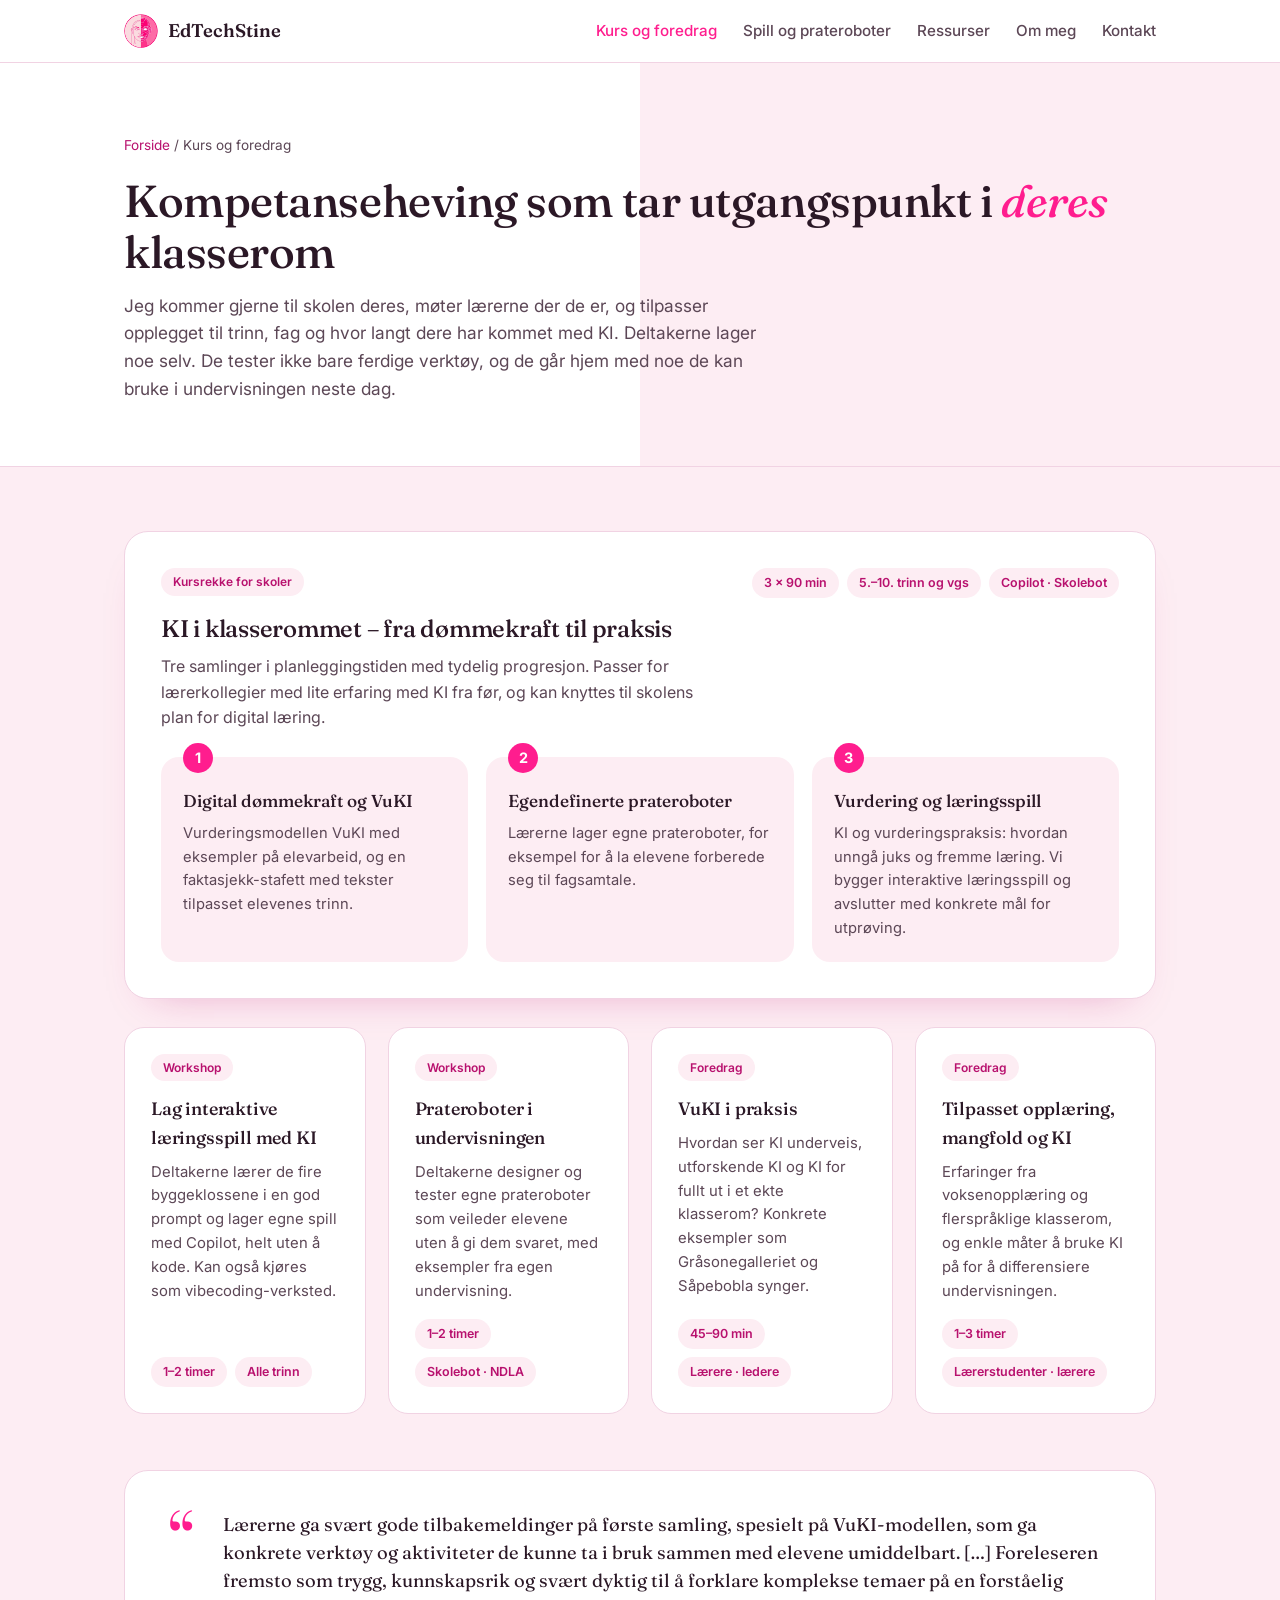
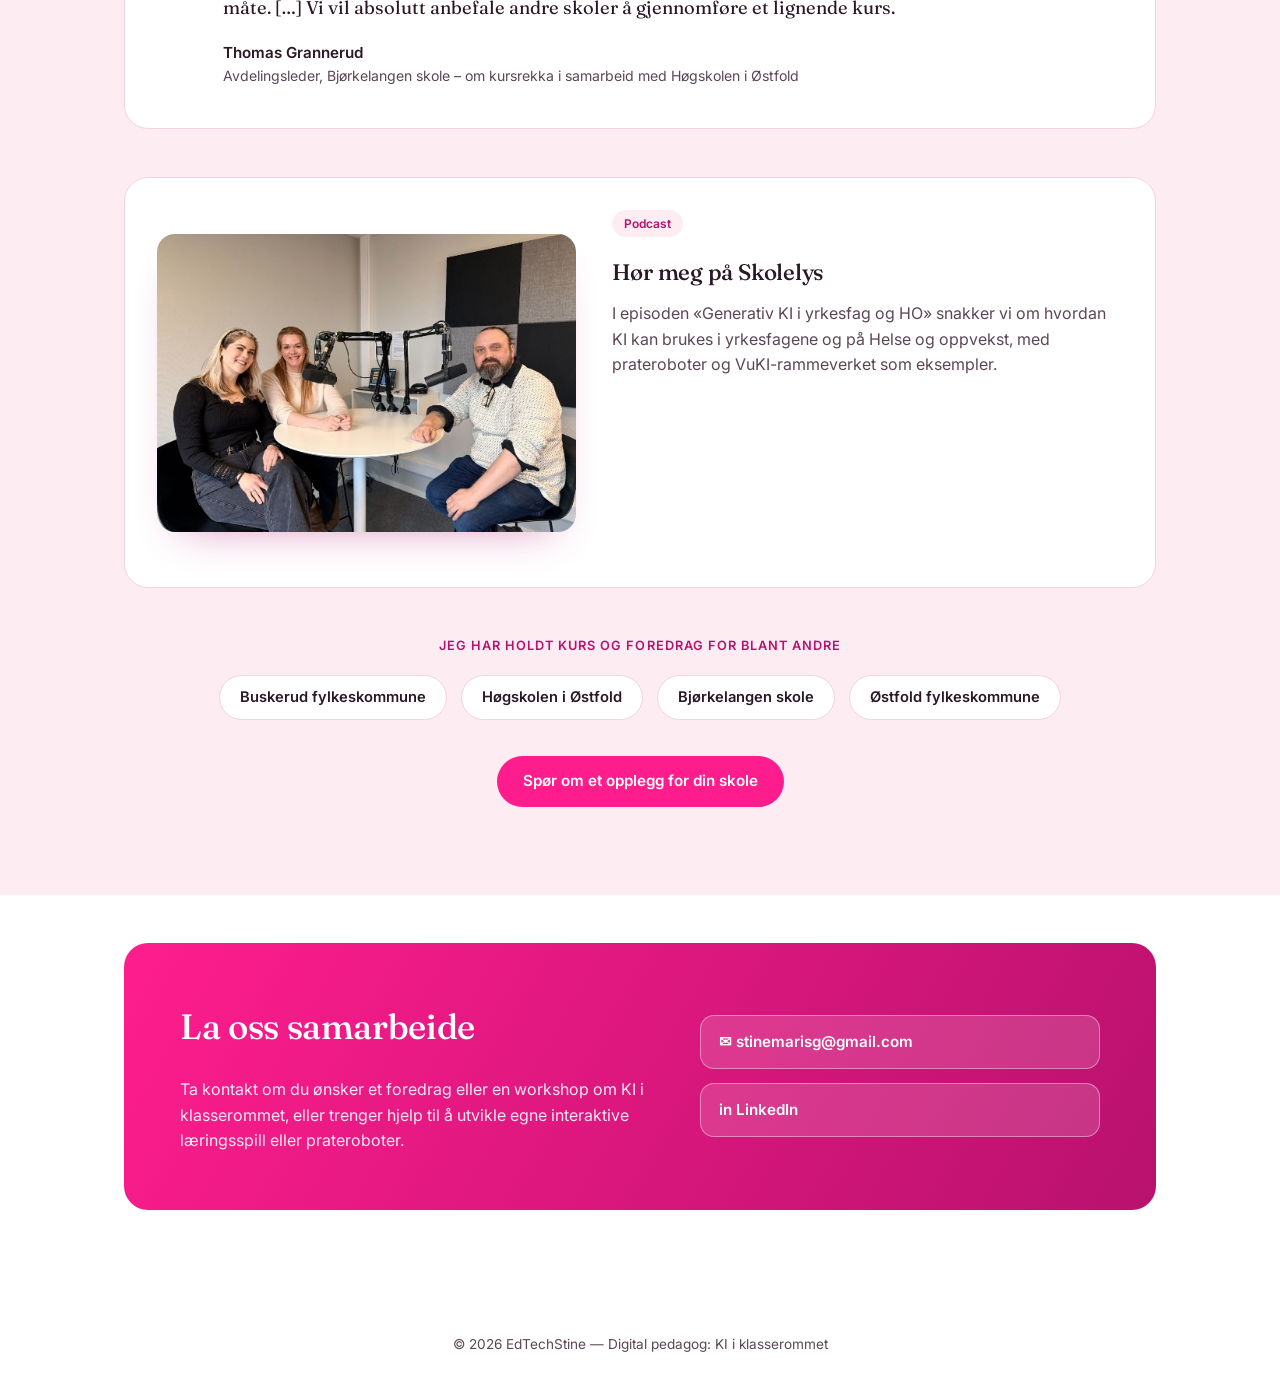
==== kurs/index.html @ 306d2f89 "Add files via upload" ====
<!DOCTYPE html>
<html lang="nb">
<head>
<meta charset="UTF-8">
<meta name="viewport" content="width=device-width, initial-scale=1.0">
<title>Kurs og foredrag – EdTechStine</title>
<meta name="description" content="Kursrekker, workshops og foredrag om KI i klasserommet for lærere, skoler og nettverk.">
<link rel="icon" href="/assets/logo-ikon.png">
<link rel="preconnect" href="https://fonts.googleapis.com">
<link href="https://fonts.googleapis.com/css2?family=Fraunces:ital,opsz,wght@0,9..144,400;0,9..144,500;0,9..144,600;1,9..144,500&family=Inter:wght@400;500;600;700&display=swap" rel="stylesheet">
<link rel="stylesheet" href="/assets/style.css">
</head>
<body>

<header>
  <nav class="wrap">
    <a class="brand" href="/"><img src="/assets/logo-ikon.png" alt="EdTechStine logo"> EdTechStine</a>
    <ul>
      <li><a href="/kurs/" class="active">Kurs og foredrag</a></li>
      <li><a href="/spill/">Spill og prateroboter</a></li>
      <li><a href="/ressurser/">Ressurser</a></li>
      <li><a href="/om/">Om meg</a></li>
      <li><a href="#kontakt">Kontakt</a></li>
    </ul>
  </nav>
</header>

<section class="page-hero">
  <div class="wrap">
    <div class="crumb"><a href="/">Forside</a> / Kurs og foredrag</div>
    <h1>Kompetanseheving som tar utgangspunkt i <em>deres</em> klasserom</h1>
    <p>Jeg kommer gjerne til skolen deres, møter lærerne der de er, og tilpasser opplegget til trinn, fag og hvor langt dere har kommet med KI. Deltakerne lager noe selv. De tester ikke bare ferdige verktøy, og de går hjem med noe de kan bruke i undervisningen neste dag.</p>
  </div>
</section>

<section id="kurs" class="alt" style="padding-top:64px">
  <div class="wrap">

    <div class="series-card">
      <div class="series-head">
        <div>
          <span class="demo-tag">Kursrekke for skoler</span>
          <h3>KI i klasserommet – fra dømmekraft til praksis</h3>
          <p>Tre samlinger i planleggingstiden med tydelig progresjon. Passer for lærerkollegier med lite erfaring med KI fra før, og kan knyttes til skolens plan for digital læring.</p>
        </div>
        <div class="meta"><span>3 × 90 min</span><span>5.–10. trinn og vgs</span><span>Copilot · Skolebot</span></div>
      </div>
      <div class="steps">
        <div class="step">
          <h4>Digital dømmekraft og VuKI</h4>
          <p>Vurderingsmodellen VuKI med eksempler på elevarbeid, og en faktasjekk-stafett med tekster tilpasset elevenes trinn.</p>
        </div>
        <div class="step">
          <h4>Egendefinerte prateroboter</h4>
          <p>Lærerne lager egne prateroboter, for eksempel for å la elevene forberede seg til fagsamtale.</p>
        </div>
        <div class="step">
          <h4>Vurdering og læringsspill</h4>
          <p>KI og vurderingspraksis: hvordan unngå juks og fremme læring. Vi bygger interaktive læringsspill og avslutter med konkrete mål for utprøving.</p>
        </div>
      </div>
    </div>

    <div class="offer-grid">
      <div class="offer">
        <span class="demo-tag" style="align-self:flex-start">Workshop</span>
        <h3>Lag interaktive læringsspill med KI</h3>
        <p>Deltakerne lærer de fire byggeklossene i en god prompt og lager egne spill med Copilot, helt uten å kode. Kan også kjøres som vibecoding-verksted.</p>
        <div class="meta"><span>1–2 timer</span><span>Alle trinn</span></div>
      </div>
      <div class="offer">
        <span class="demo-tag" style="align-self:flex-start">Workshop</span>
        <h3>Prateroboter i undervisningen</h3>
        <p>Deltakerne designer og tester egne prateroboter som veileder elevene uten å gi dem svaret, med eksempler fra egen undervisning.</p>
        <div class="meta"><span>1–2 timer</span><span>Skolebot · NDLA</span></div>
      </div>
      <div class="offer">
        <span class="demo-tag" style="align-self:flex-start">Foredrag</span>
        <h3>VuKI i praksis</h3>
        <p>Hvordan ser KI underveis, utforskende KI og KI for fullt ut i et ekte klasserom? Konkrete eksempler som Gråsonegalleriet og Såpebobla synger.</p>
        <div class="meta"><span>45–90 min</span><span>Lærere · ledere</span></div>
      </div>
      <div class="offer">
        <span class="demo-tag" style="align-self:flex-start">Foredrag</span>
        <h3>Tilpasset opplæring, mangfold og KI</h3>
        <p>Erfaringer fra voksenopplæring og flerspråklige klasserom, og enkle måter å bruke KI på for å differensiere undervisningen.</p>
        <div class="meta"><span>1–3 timer</span><span>Lærerstudenter · lærere</span></div>
      </div>
    </div>

    <div class="quote">
      <div class="quote-mark">“</div>
      <div>
        <blockquote>Lærerne ga svært gode tilbakemeldinger på første samling, spesielt på VuKI-modellen, som ga konkrete verktøy og aktiviteter de kunne ta i bruk sammen med elevene umiddelbart. […] Foreleseren fremsto som trygg, kunnskapsrik og svært dyktig til å forklare komplekse temaer på en forståelig måte. […] Vi vil absolutt anbefale andre skoler å gjennomføre et lignende kurs.</blockquote>
        <cite>Thomas Grannerud<span>Avdelingsleder, Bjørkelangen skole – om kursrekka i samarbeid med Høgskolen i Østfold</span></cite>
      </div>
    </div>

    <div class="podcast">
      <figure>
        <img src="/skolelys.jpg" alt="Stine i podcaststudioet til Skolelys sammen med to andre ved et bord med mikrofoner" loading="lazy">
      </figure>
      <div>
        <span class="demo-tag">Podcast</span>
        <h3>Hør meg på Skolelys</h3>
        <p>I episoden «Generativ KI i yrkesfag og HO» snakker vi om hvordan KI kan brukes i yrkesfagene og på Helse og oppvekst, med prateroboter og VuKI-rammeverket som eksempler.</p>
        <iframe src="https://open.spotify.com/embed/episode/6iId2uNDBYIRIMnZPlWPUO?utm_source=generator" allow="autoplay; clipboard-write; encrypted-media; fullscreen; picture-in-picture" loading="lazy" title="Skolelys: Generativ KI i yrkesfag og HO"></iframe>
      </div>
    </div>

    <div class="clients">
      <span class="kicker">Jeg har holdt kurs og foredrag for blant andre</span>
      <div class="client-row">
        <span>Buskerud fylkeskommune</span>
        <span>Høgskolen i Østfold</span>
        <span>Bjørkelangen skole</span>
        <span>Østfold fylkeskommune</span>
      </div>
      <a href="#kontakt" class="btn btn-primary">Spør om et opplegg for din skole</a>
    </div>
  </div>
</section>

<section id="kontakt">
  <div class="wrap">
    <div class="contact-box">
      <div>
        <h2>La oss samarbeide</h2>
        <p>Ta kontakt om du ønsker et foredrag eller en workshop om KI i klasserommet, eller trenger hjelp til å utvikle egne interaktive læringsspill eller prateroboter.</p>
      </div>
      <div class="contact-links">
        <a href="mailto:stinemarisg@gmail.com">✉ stinemarisg@gmail.com</a>
        <a href="https://www.linkedin.com/in/stine-mari-s%C3%A6grov-1a8908323/" target="_blank" rel="noopener">in LinkedIn</a>
      </div>
    </div>
  </div>
</section>

<footer>
  <div class="wrap">© 2026 EdTechStine — Digital pedagog: KI i klasserommet</div>
</footer>

</body>
</html>
---- assets/style.css ----
:root{
    --blush:#FDEDF3;
    --white:#FFFFFF;
    --hotpink:#FF1D8E;
    --magenta:#B8116E;
    --ink:#2B1826;
    --ink-soft:#5C4756;
    --softpink:#F6CFE2;
    --line:#F1D3E3;
  }
  *{box-sizing:border-box;margin:0;padding:0;}
  html{scroll-behavior:smooth;}
  body{
    font-family:'Inter',sans-serif;
    color:var(--ink);
    background:var(--white);
    line-height:1.6;
  }
  h1,h2,h3,.display{
    font-family:'Fraunces',serif;
    font-weight:500;
    letter-spacing:-0.01em;
  }
  a{color:inherit;}
  img{max-width:100%;display:block;}
  .wrap{max-width:1080px;margin:0 auto;padding:0 24px;}

  /* NAV */
  header{
    position:sticky;top:0;z-index:50;
    background:rgba(255,255,255,0.9);
    backdrop-filter:blur(8px);
    border-bottom:1px solid var(--line);
  }
  nav.wrap{
    display:flex;align-items:center;justify-content:space-between;
    padding-top:14px;padding-bottom:14px;
  }
  .brand{display:flex;align-items:center;gap:10px;font-family:'Fraunces',serif;font-weight:600;font-size:1.15rem;}
  .brand img{width:34px;height:34px;border-radius:50%;}
  nav ul{list-style:none;display:flex;gap:26px;font-size:0.95rem;font-weight:500;}
  .brand{text-decoration:none;color:var(--ink);}
  nav a.active{color:var(--hotpink);}
  nav a{text-decoration:none;color:var(--ink-soft);transition:color .2s;}
  nav a:hover{color:var(--hotpink);}
  .nav-toggle{display:none;background:none;border:none;font-size:1.5rem;cursor:pointer;color:var(--magenta);}

  /* HERO — split motif from the logo */
  .hero{
    position:relative;overflow:hidden;
    background:linear-gradient(90deg, var(--white) 0%, var(--white) 50%, var(--blush) 50%, var(--blush) 100%);
  }
  .hero-grid{
    display:grid;grid-template-columns:1.1fr 0.9fr;align-items:center;gap:40px;
    padding:88px 24px 96px;max-width:1080px;margin:0 auto;
  }
  .eyebrow{
    display:inline-block;font-size:0.8rem;font-weight:600;letter-spacing:0.08em;
    text-transform:uppercase;color:var(--hotpink);margin-bottom:16px;
  }
  .hero h1{font-size:clamp(2.1rem,4.2vw,3.1rem);line-height:1.12;margin-bottom:20px;}
  .hero h1 em{font-style:italic;color:var(--hotpink);}
  .hero p.lede{font-size:1.1rem;color:var(--ink-soft);max-width:46ch;margin-bottom:32px;}
  .btn-row{display:flex;gap:14px;flex-wrap:wrap;}
  .btn{
    display:inline-block;padding:13px 26px;border-radius:100px;font-weight:600;
    font-size:0.95rem;text-decoration:none;transition:transform .15s, box-shadow .15s;
  }
  .btn-primary{background:var(--hotpink);color:var(--white);}
  .btn-primary:hover{transform:translateY(-2px);box-shadow:0 10px 24px -8px rgba(255,29,142,0.55);}
  .btn-ghost{border:1.5px solid var(--softpink);color:var(--magenta);}
  .btn-ghost:hover{border-color:var(--hotpink);}
  .hero-portrait{
    border-radius:50%;overflow:hidden;background:var(--blush);
    aspect-ratio:1/1;display:flex;align-items:center;justify-content:center;
    box-shadow:0 30px 60px -20px rgba(184,17,110,0.35);
  }
  .hero-portrait img{width:100%;height:100%;object-fit:contain;}

  section{padding:88px 0;}
  .alt{background:var(--blush);}
  .kicker{font-size:0.8rem;font-weight:600;letter-spacing:0.08em;text-transform:uppercase;color:var(--magenta);margin-bottom:12px;}
  h2{font-size:clamp(1.6rem,3vw,2.2rem);margin-bottom:22px;}

  /* OM MEG */
  .about-grid{display:grid;grid-template-columns:1fr 1fr;gap:56px;align-items:start;}
  .about-grid p{color:var(--ink-soft);margin-bottom:16px;}
  .pillars{display:flex;flex-direction:column;gap:20px;}
  .pillar{
    background:var(--white);border:1px solid var(--line);border-radius:16px;
    padding:20px 22px;border-left:4px solid var(--hotpink);
  }
  .pillar h3{font-size:1.05rem;margin-bottom:6px;}
  .pillar p{color:var(--ink-soft);font-size:0.95rem;margin:0;}

  /* DEMOER */
  .demo-grid{display:grid;grid-template-columns:repeat(auto-fit,minmax(260px,1fr));gap:24px;}
  .demo-card{
    background:var(--white);border-radius:20px;padding:28px;
    border:1px solid var(--line);
    position:relative;overflow:hidden;
    transition:transform .2s, box-shadow .2s;
  }
  .demo-card::before{
    content:"";position:absolute;top:0;left:0;bottom:0;width:6px;
    background:linear-gradient(180deg,var(--hotpink),var(--softpink));
  }
  .demo-card:hover{transform:translateY(-4px);box-shadow:0 20px 40px -20px rgba(184,17,110,0.35);}
  .demo-tag{display:inline-block;font-size:0.75rem;font-weight:600;color:var(--magenta);background:var(--blush);padding:4px 12px;border-radius:100px;margin-bottom:14px;}
  .demo-card h3{font-size:1.15rem;margin-bottom:8px;}
  .demo-card p{color:var(--ink-soft);font-size:0.93rem;margin-bottom:18px;}
  .demo-card a{font-weight:600;color:var(--hotpink);text-decoration:none;font-size:0.92rem;}
  .demo-card a:hover{text-decoration:underline;}

  /* CHAT-DEMO */
  .demo-card.chat-card{grid-column:span 2;}
  @media (max-width:700px){.demo-card.chat-card{grid-column:span 1;}}
  .chat-window{
    background:var(--blush);border-radius:14px;padding:16px;
    height:230px;overflow-y:auto;display:flex;flex-direction:column;gap:10px;
    margin-bottom:14px;scroll-behavior:smooth;
  }
  .msg{max-width:80%;padding:9px 14px;border-radius:16px;font-size:0.87rem;line-height:1.45;opacity:0;animation:msgIn .35s ease forwards;}
  @keyframes msgIn{from{opacity:0;transform:translateY(6px);}to{opacity:1;transform:translateY(0);}}
  .msg.bot{align-self:flex-start;background:var(--white);border:1px solid var(--line);border-bottom-left-radius:4px;}
  .msg.user{align-self:flex-end;background:var(--hotpink);color:var(--white);border-bottom-right-radius:4px;}
  .typing{align-self:flex-start;display:flex;gap:4px;padding:10px 14px;background:var(--white);border:1px solid var(--line);border-radius:16px;border-bottom-left-radius:4px;opacity:0;animation:msgIn .3s ease forwards;}
  .typing span{width:6px;height:6px;border-radius:50%;background:var(--softpink);animation:blink 1.1s infinite ease-in-out;}
  .typing span:nth-child(2){animation-delay:.15s;}
  .typing span:nth-child(3){animation-delay:.3s;}
  @keyframes blink{0%,80%,100%{opacity:.3;}40%{opacity:1;}}
  .chat-replay{
    display:inline-flex;align-items:center;gap:8px;background:var(--white);
    border:1.5px solid var(--softpink);color:var(--magenta);font-weight:600;
    font-size:0.88rem;padding:9px 18px;border-radius:100px;cursor:pointer;transition:border-color .2s;
  }
  .chat-replay:hover{border-color:var(--hotpink);}

  /* SPILL-DEMO (iframe) */
  .game-frame-wrap{
    border-radius:14px;overflow:hidden;border:1px solid var(--line);
    margin-bottom:14px;background:var(--blush);
  }
  .game-frame-wrap iframe{width:100%;height:340px;border:none;display:block;}
  .game-links{display:flex;gap:12px;align-items:center;flex-wrap:wrap;}

  /* RESSURSER */
  .res-list{list-style:none;display:flex;flex-direction:column;}
  .res-list li{
    display:flex;justify-content:space-between;align-items:center;gap:16px;
    padding:20px 0;border-bottom:1px solid var(--line);
  }
  .res-list li:first-child{border-top:1px solid var(--line);}
  .res-list .res-name{font-weight:600;font-size:1.02rem;}
  .res-list .res-desc{color:var(--ink-soft);font-size:0.9rem;margin-top:4px;}
  .res-list a.res-link{white-space:nowrap;font-weight:600;color:var(--magenta);text-decoration:none;font-size:0.9rem;}
  .res-list a.res-link:hover{color:var(--hotpink);}

  /* KONTAKT */
  .contact-box{
    background:linear-gradient(120deg,var(--hotpink),var(--magenta));
    border-radius:24px;padding:56px;color:var(--white);
    display:grid;grid-template-columns:1.2fr 1fr;gap:40px;align-items:center;
  }
  .contact-box h2{color:var(--white);}
  .contact-box p{color:rgba(255,255,255,0.9);margin-bottom:0;}
  .contact-links{display:flex;flex-direction:column;gap:14px;}
  .contact-links a{
    background:rgba(255,255,255,0.15);border:1px solid rgba(255,255,255,0.4);
    border-radius:14px;padding:14px 18px;text-decoration:none;color:var(--white);
    font-weight:600;font-size:0.95rem;transition:background .2s;
  }
  .contact-links a:hover{background:rgba(255,255,255,0.28);}


  /* KURS OG FOREDRAG */
  .kurs-intro{color:var(--ink-soft);max-width:62ch;margin-bottom:40px;font-size:1.05rem;}
  .series-card{
    background:var(--white);border-radius:24px;padding:36px;border:1px solid var(--line);
    margin-bottom:28px;box-shadow:0 20px 40px -28px rgba(184,17,110,0.35);
  }
  .series-head{display:flex;justify-content:space-between;align-items:flex-start;gap:20px;flex-wrap:wrap;margin-bottom:26px;}
  .series-head h3{font-size:1.5rem;margin-bottom:6px;}
  .series-head p{color:var(--ink-soft);max-width:56ch;}
  .meta{display:flex;gap:8px;flex-wrap:wrap;}
  .meta span{font-size:0.78rem;font-weight:600;color:var(--magenta);background:var(--blush);padding:5px 12px;border-radius:100px;white-space:nowrap;}
  .steps{display:grid;grid-template-columns:repeat(3,1fr);gap:18px;counter-reset:step;}
  .step{position:relative;background:var(--blush);border-radius:18px;padding:24px 22px 22px;}
  .step::before{
    counter-increment:step;content:counter(step);
    position:absolute;top:-14px;left:22px;width:30px;height:30px;border-radius:50%;
    background:var(--hotpink);color:var(--white);font-weight:700;font-size:0.9rem;
    display:flex;align-items:center;justify-content:center;
  }
  .step h4{font-family:'Fraunces',serif;font-weight:500;font-size:1.08rem;margin:6px 0 8px;}
  .step p{color:var(--ink-soft);font-size:0.92rem;}
  .offer-grid{display:grid;grid-template-columns:repeat(auto-fit,minmax(240px,1fr));gap:22px;margin-bottom:56px;}
  .offer{background:var(--white);border:1px solid var(--line);border-radius:20px;padding:26px;display:flex;flex-direction:column;}
  .offer h3{font-size:1.12rem;margin-bottom:8px;}
  .offer p{color:var(--ink-soft);font-size:0.93rem;margin-bottom:16px;flex:1;}
  .offer .meta span{background:var(--blush);}
  .quote{
    position:relative;display:grid;grid-template-columns:auto 1fr;gap:28px;align-items:start;
    background:var(--white);border-radius:24px;padding:40px 44px;margin-bottom:48px;
    border:1px solid var(--line);
  }
  .quote-mark{font-family:'Fraunces',serif;font-size:5rem;line-height:0.8;color:var(--hotpink);}
  .quote blockquote{font-family:'Fraunces',serif;font-size:1.15rem;line-height:1.5;margin-bottom:18px;}
  .quote cite{font-style:normal;font-weight:600;font-size:0.95rem;}
  .quote cite span{display:block;font-weight:400;color:var(--ink-soft);font-size:0.88rem;}
  .placeholder{background:#FFF6D6;border:1.5px dashed #E8B931;border-radius:8px;padding:2px 8px;}
  .clients{text-align:center;}
  .clients .kicker{display:block;margin-bottom:18px;}
  .client-row{display:flex;justify-content:center;flex-wrap:wrap;gap:12px 14px;margin-bottom:36px;}
  .client-row span{background:var(--white);border:1px solid var(--line);border-radius:100px;padding:10px 20px;font-weight:600;font-size:0.92rem;color:var(--ink);}
  @media (max-width:820px){
    .steps{grid-template-columns:1fr;gap:28px;}
    .series-card{padding:28px 22px;}
    .quote{grid-template-columns:1fr;padding:30px 24px;gap:6px;}
  }


  .podcast{display:grid;grid-template-columns:0.9fr 1.1fr;gap:36px;align-items:center;background:var(--white);border:1px solid var(--line);border-radius:24px;padding:32px;margin-bottom:48px;}
  .podcast figure{margin:0;}
  .podcast img{width:100%;border-radius:18px;box-shadow:0 20px 40px -24px rgba(184,17,110,0.45);}
  .podcast h3{font-size:1.4rem;margin:4px 0 10px;}
  .podcast p{color:var(--ink-soft);margin-bottom:18px;}
  .podcast iframe{width:100%;height:152px;border:0;border-radius:12px;}
  @media (max-width:820px){.podcast{grid-template-columns:1fr;padding:22px;gap:20px;}}

  footer{padding:36px 0;text-align:center;color:var(--ink-soft);font-size:0.85rem;}

  @media (max-width:820px){
    nav.wrap{flex-wrap:wrap;gap:10px;}
    nav ul{gap:16px;flex-wrap:wrap;font-size:0.88rem;width:100%;}
    .hero-grid{grid-template-columns:1fr;padding-top:56px;}
    .hero-portrait{max-width:260px;margin:0 auto;order:-1;}
    .about-grid{grid-template-columns:1fr;}
    .contact-box{grid-template-columns:1fr;padding:36px 24px;text-align:left;}
  }

  /* SIDEHODE PÅ UNDERSIDER */
  .page-hero{background:linear-gradient(90deg,var(--white) 0%,var(--white) 50%,var(--blush) 50%,var(--blush) 100%);padding:72px 0 64px;border-bottom:1px solid var(--line);}
  .page-hero h1{font-size:clamp(2rem,4vw,2.8rem);line-height:1.15;margin-bottom:14px;}
  .page-hero h1 em{font-style:italic;color:var(--hotpink);}
  .page-hero p{color:var(--ink-soft);font-size:1.08rem;max-width:58ch;}
  .crumb{font-size:0.85rem;margin-bottom:18px;color:var(--ink-soft);}
  .crumb a{color:var(--magenta);text-decoration:none;}

  /* DØRÅPNERE PÅ FORSIDEN */
  .portal-grid{display:grid;grid-template-columns:repeat(2,1fr);gap:24px;}
  .portal{
    position:relative;display:flex;flex-direction:column;gap:10px;
    background:var(--white);border:1px solid var(--line);border-radius:24px;
    padding:34px 32px 30px;text-decoration:none;color:var(--ink);overflow:hidden;
    transition:transform .2s, box-shadow .2s, border-color .2s;
  }
  .portal::after{
    content:"";position:absolute;right:-60px;top:-60px;width:160px;height:160px;border-radius:50%;
    background:linear-gradient(90deg,var(--blush) 50%,var(--softpink) 50%);opacity:.7;transition:transform .3s;
  }
  .portal:hover{transform:translateY(-4px);border-color:var(--softpink);box-shadow:0 24px 44px -24px rgba(184,17,110,0.4);}
  .portal:hover::after{transform:scale(1.15);}
  .portal .num{font-family:'Fraunces',serif;font-size:0.95rem;color:var(--hotpink);font-weight:600;position:relative;z-index:1;}
  .portal h3{font-size:1.55rem;position:relative;z-index:1;}
  .portal p{color:var(--ink-soft);font-size:0.97rem;flex:1;position:relative;z-index:1;}
  .portal .go{font-weight:600;color:var(--magenta);font-size:0.95rem;margin-top:8px;}
  .portal:hover .go{color:var(--hotpink);}
  .portal.featured{background:linear-gradient(120deg,var(--hotpink),var(--magenta));color:var(--white);border:none;}
  .portal.featured p,.portal.featured .go,.portal.featured .num{color:rgba(255,255,255,0.92);}
  .portal.featured::after{background:rgba(255,255,255,0.14);opacity:1;}
  .front-quote{padding-top:0;}
  @media (max-width:820px){.portal-grid{grid-template-columns:1fr;}}
  #kontakt{padding-top:48px;}
  .front-quote{padding-bottom:0;}
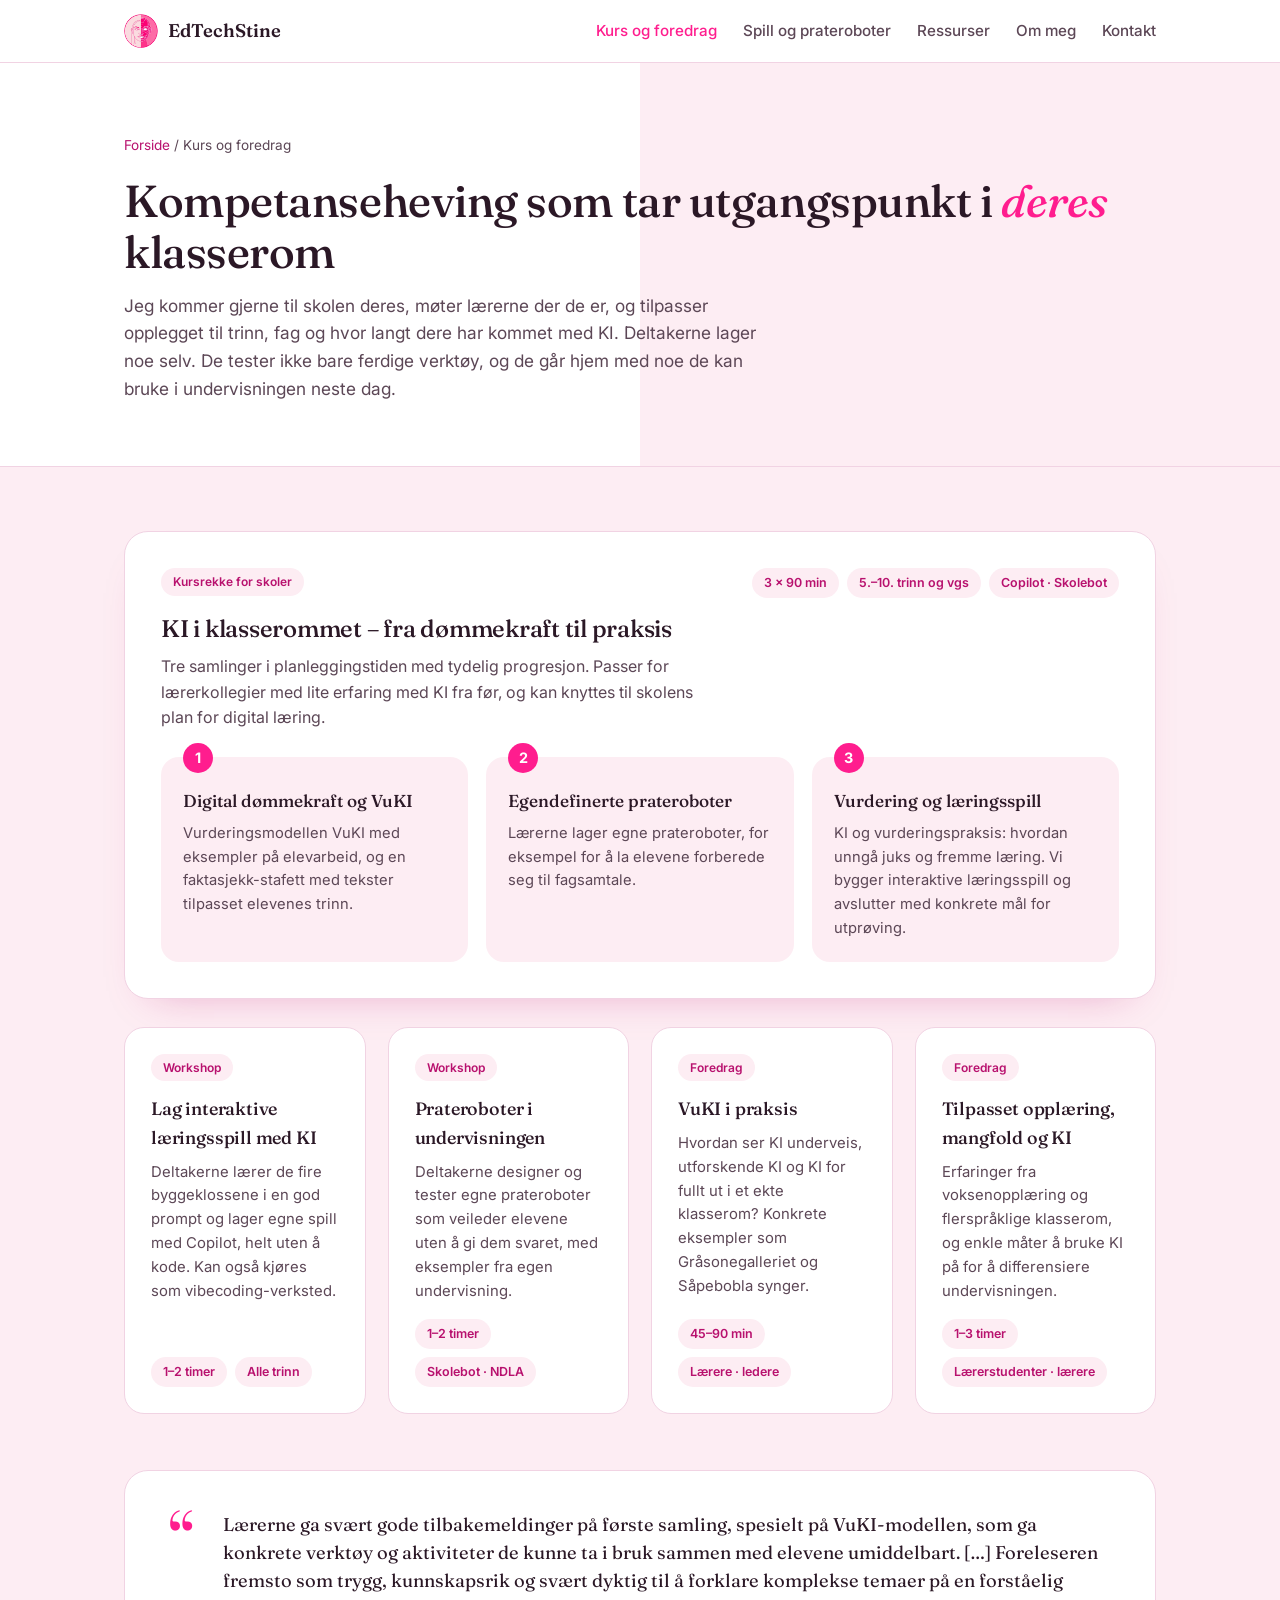
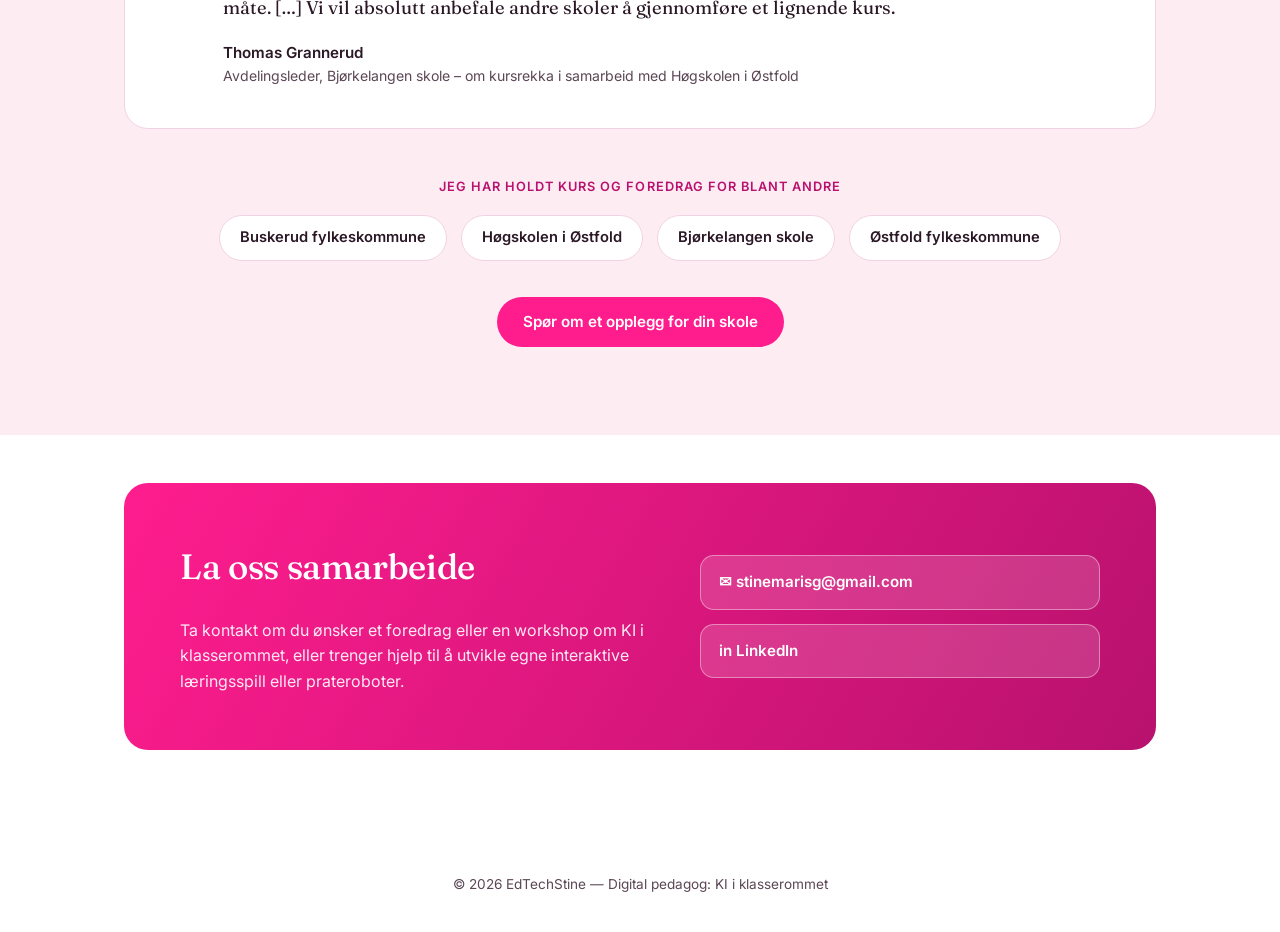
==== commit 4b4f72b4: "Add files via upload" ====
--- a/kurs/index.html
+++ b/kurs/index.html
@@ -96,18 +96,6 @@
       </div>
     </div>
 
-    <div class="podcast">
-      <figure>
-        <img src="/skolelys.jpg" alt="Stine i podcaststudioet til Skolelys sammen med to andre ved et bord med mikrofoner" loading="lazy">
-      </figure>
-      <div>
-        <span class="demo-tag">Podcast</span>
-        <h3>Hør meg på Skolelys</h3>
-        <p>I episoden «Generativ KI i yrkesfag og HO» snakker vi om hvordan KI kan brukes i yrkesfagene og på Helse og oppvekst, med prateroboter og VuKI-rammeverket som eksempler.</p>
-        <iframe src="https://open.spotify.com/embed/episode/6iId2uNDBYIRIMnZPlWPUO?utm_source=generator" allow="autoplay; clipboard-write; encrypted-media; fullscreen; picture-in-picture" loading="lazy" title="Skolelys: Generativ KI i yrkesfag og HO"></iframe>
-      </div>
-    </div>
-
     <div class="clients">
       <span class="kicker">Jeg har holdt kurs og foredrag for blant andre</span>
       <div class="client-row">
--- a/assets/style.css
+++ b/assets/style.css
@@ -273,3 +273,30 @@
   @media (max-width:820px){.portal-grid{grid-template-columns:1fr;}}
   #kontakt{padding-top:48px;}
   .front-quote{padding-bottom:0;}
+
+  /* SPILLBIBLIOTEK */
+  .game-grid{display:grid;grid-template-columns:repeat(2,1fr);gap:26px;margin-bottom:40px;}
+  .game{background:var(--white);border:1px solid var(--line);border-radius:22px;overflow:hidden;display:flex;flex-direction:column;transition:transform .2s, box-shadow .2s;}
+  .game:hover{transform:translateY(-4px);box-shadow:0 24px 44px -24px rgba(184,17,110,0.4);}
+  .game-thumb{display:block;aspect-ratio:16/10;overflow:hidden;border-bottom:1px solid var(--line);background:var(--blush);}
+  .game-thumb img{width:100%;height:100%;object-fit:cover;object-position:top;transition:transform .4s;}
+  .game:hover .game-thumb img{transform:scale(1.03);}
+  .game-body{padding:24px 26px 26px;display:flex;flex-direction:column;flex:1;}
+  .game-body .demo-tag{align-self:flex-start;}
+  .game-body h3{font-size:1.3rem;margin-bottom:8px;}
+  .game-body p{color:var(--ink-soft);font-size:0.95rem;margin-bottom:16px;flex:1;}
+  .game-body .meta{margin-bottom:20px;}
+  .game-btn{align-self:flex-start;padding:11px 22px;}
+  .maker-box{display:flex;justify-content:space-between;align-items:center;gap:24px;flex-wrap:wrap;background:var(--white);border:1.5px dashed var(--softpink);border-radius:22px;padding:28px 32px;}
+  .maker-box h3{font-size:1.25rem;margin-bottom:6px;}
+  .maker-box p{color:var(--ink-soft);max-width:56ch;}
+  @media (max-width:820px){.game-grid{grid-template-columns:1fr;}}
+  #podcast .podcast{margin-bottom:0;}
+
+  /* PORTRETT PÅ OM MEG */
+  .page-hero.with-photo .wrap{display:grid;grid-template-columns:1fr 280px;gap:48px;align-items:center;}
+  .portrett{width:280px;height:280px;border-radius:50%;object-fit:cover;border:6px solid var(--white);box-shadow:0 30px 60px -24px rgba(184,17,110,0.45);}
+  @media (max-width:820px){
+    .page-hero.with-photo .wrap{grid-template-columns:1fr;gap:28px;}
+    .portrett{width:200px;height:200px;order:-1;}
+  }
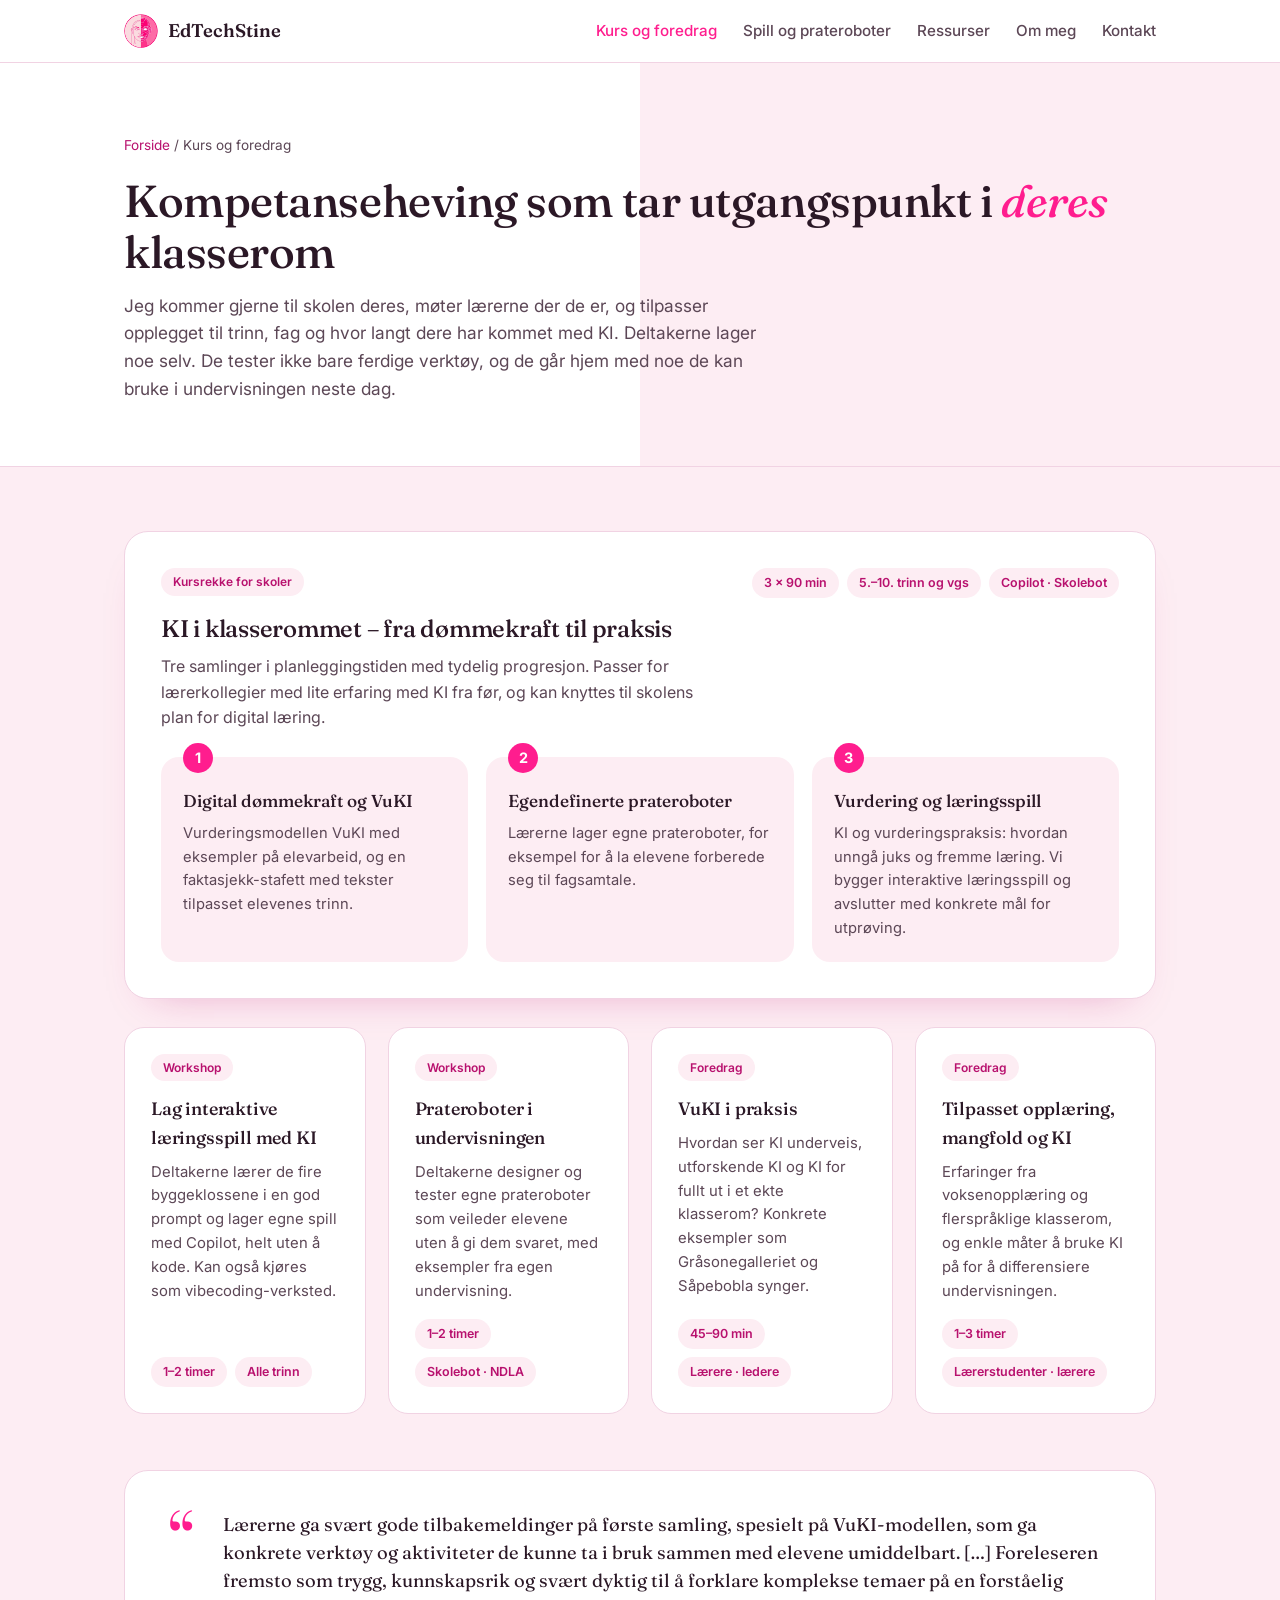
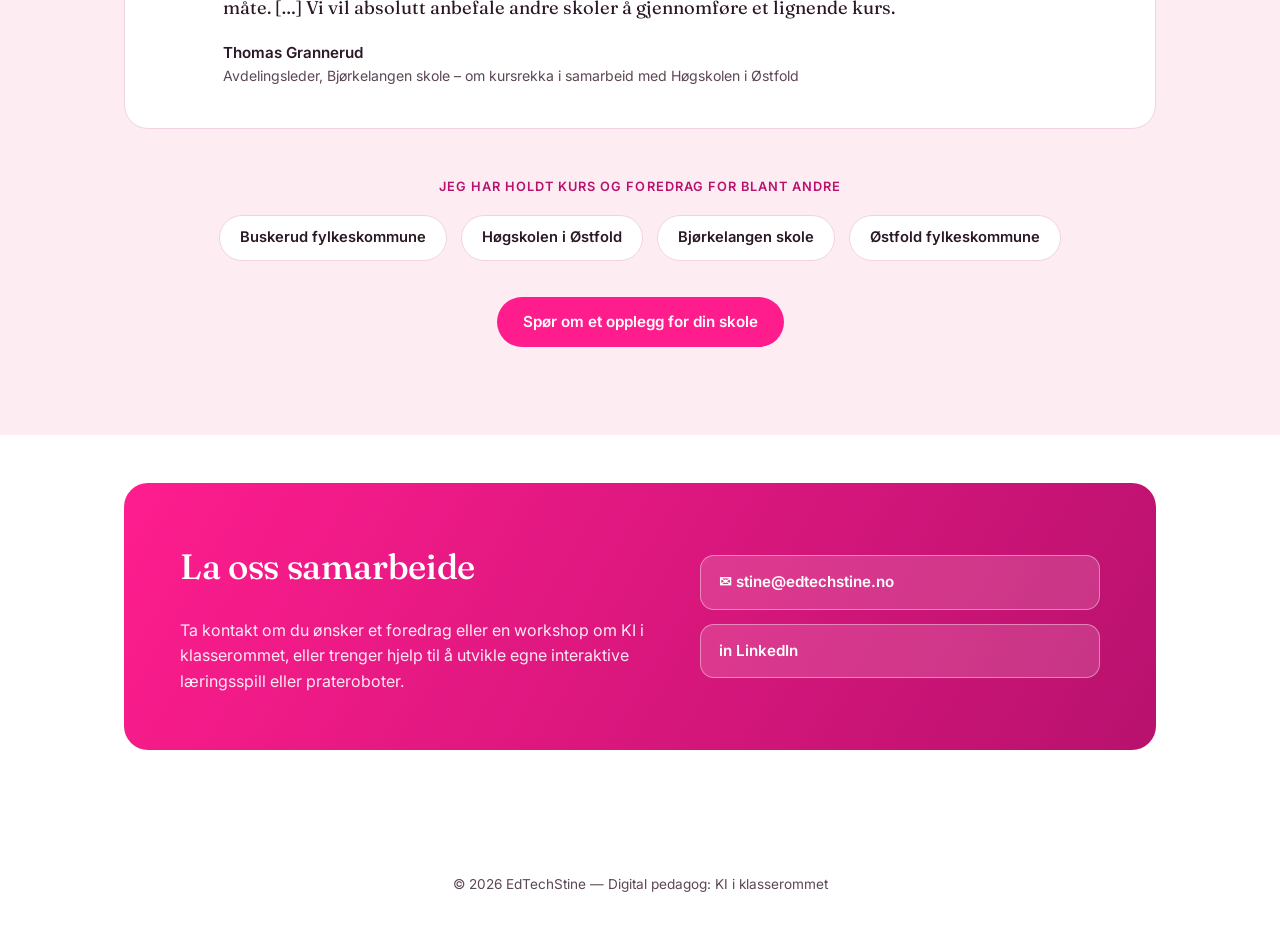
==== commit a26c791c: "Add files via upload" ====
--- a/kurs/index.html
+++ b/kurs/index.html
@@ -117,7 +117,7 @@
         <p>Ta kontakt om du ønsker et foredrag eller en workshop om KI i klasserommet, eller trenger hjelp til å utvikle egne interaktive læringsspill eller prateroboter.</p>
       </div>
       <div class="contact-links">
-        <a href="mailto:stinemarisg@gmail.com">✉ stinemarisg@gmail.com</a>
+        <a href="mailto:stine@edtechstine.no">✉ stine@edtechstine.no</a>
         <a href="https://www.linkedin.com/in/stine-mari-s%C3%A6grov-1a8908323/" target="_blank" rel="noopener">in LinkedIn</a>
       </div>
     </div>
--- a/assets/style.css
+++ b/assets/style.css
@@ -300,3 +300,6 @@
     .page-hero.with-photo .wrap{grid-template-columns:1fr;gap:28px;}
     .portrett{width:200px;height:200px;order:-1;}
   }
+  .game-grid .game:first-child{grid-column:1 / -1;flex-direction:row;}
+  .game-grid .game:first-child .game-thumb{flex:0 0 52%;aspect-ratio:auto;border-bottom:none;border-right:1px solid var(--line);}
+  @media (max-width:820px){.game-grid .game:first-child{flex-direction:column;}.game-grid .game:first-child .game-thumb{aspect-ratio:16/10;border-right:none;border-bottom:1px solid var(--line);}}
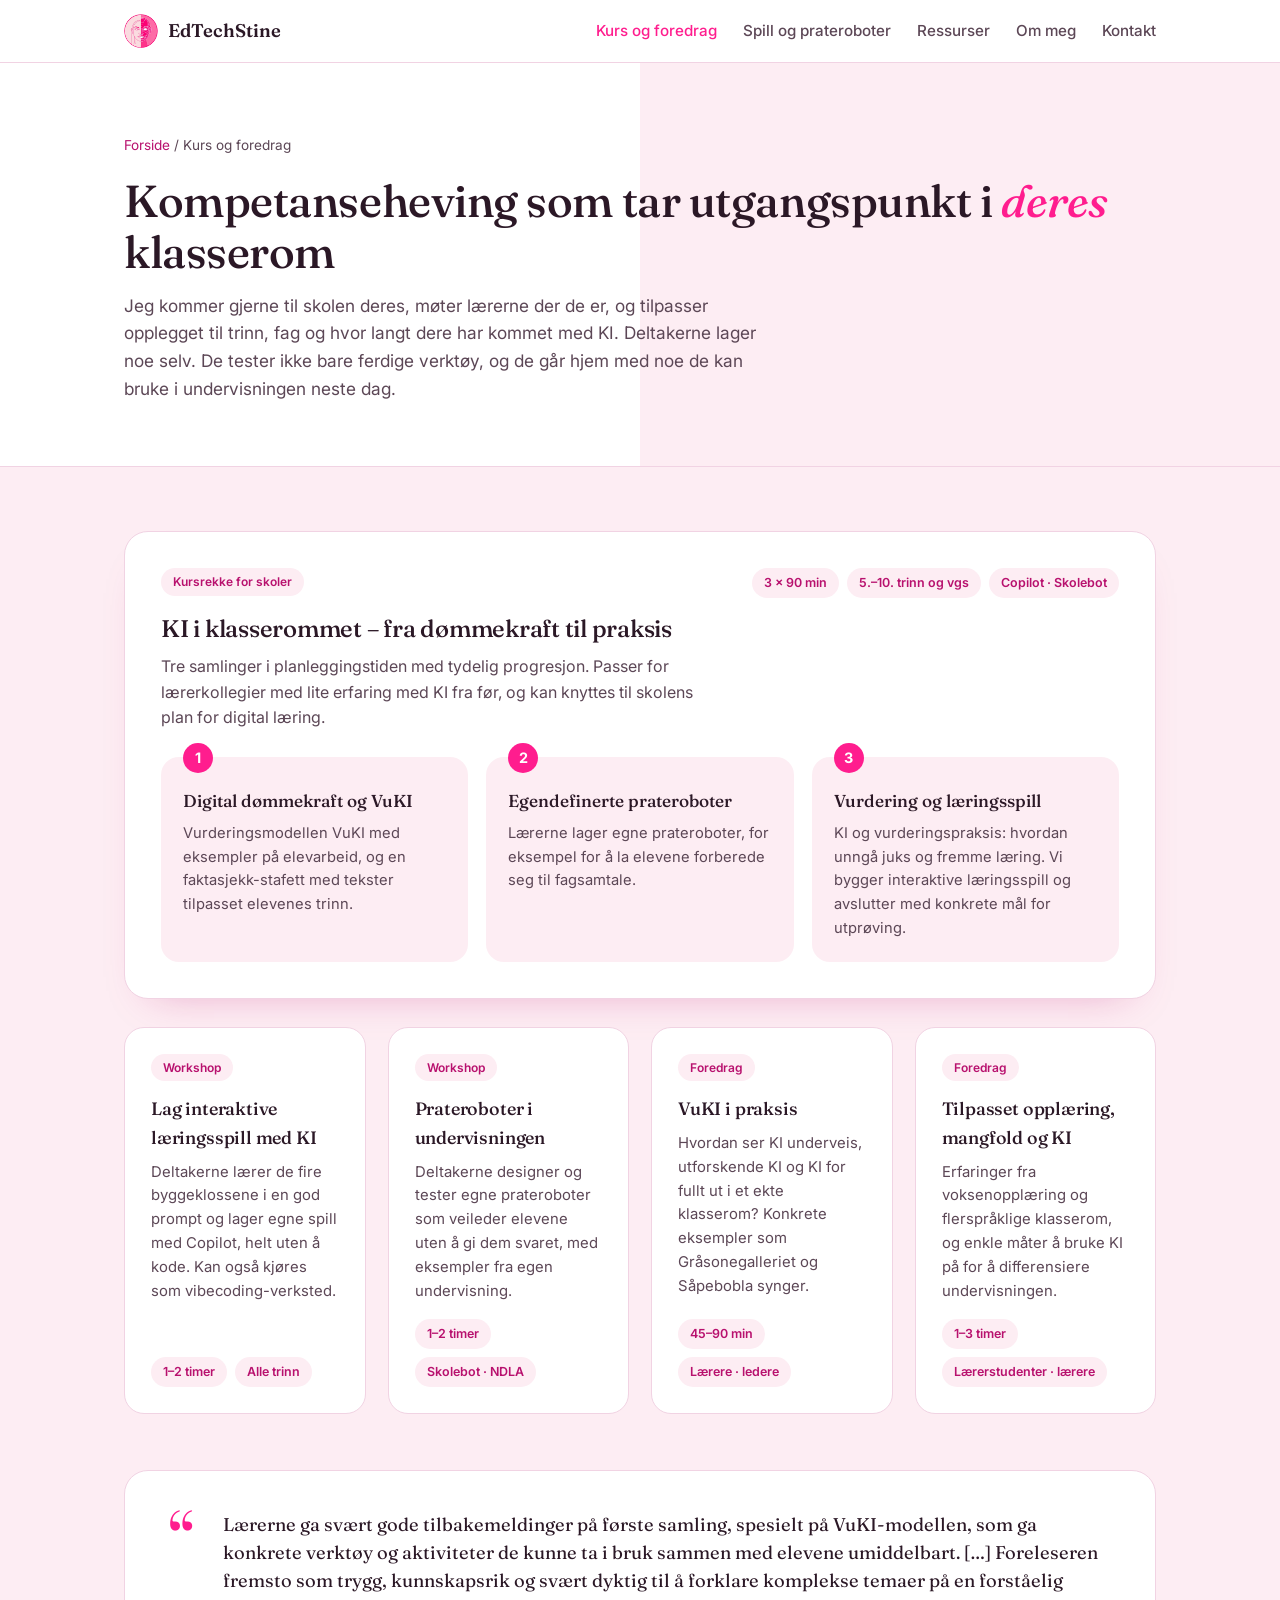
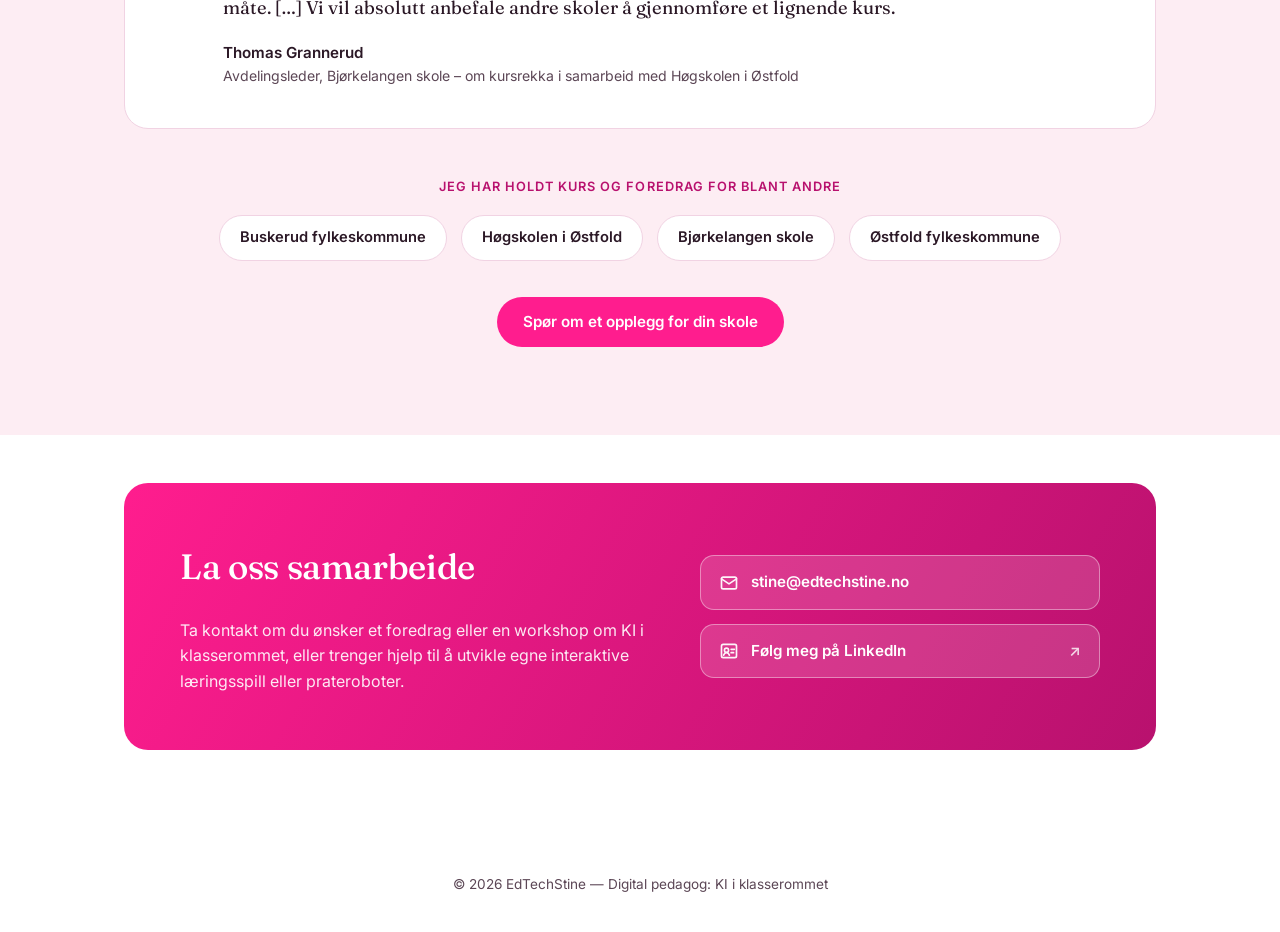
==== commit e889e02b: "Add files via upload" ====
--- a/kurs/index.html
+++ b/kurs/index.html
@@ -117,8 +117,8 @@
         <p>Ta kontakt om du ønsker et foredrag eller en workshop om KI i klasserommet, eller trenger hjelp til å utvikle egne interaktive læringsspill eller prateroboter.</p>
       </div>
       <div class="contact-links">
-        <a href="mailto:stine@edtechstine.no">✉ stine@edtechstine.no</a>
-        <a href="https://www.linkedin.com/in/stine-mari-s%C3%A6grov-1a8908323/" target="_blank" rel="noopener">in LinkedIn</a>
+        <a href="mailto:stine@edtechstine.no"><svg viewBox="0 0 24 24" width="20" height="20" fill="none" stroke="currentColor" stroke-width="2" stroke-linecap="round" stroke-linejoin="round" aria-hidden="true"><rect x="3" y="5" width="18" height="14" rx="2"/><path d="m3 7 9 6 9-6"/></svg><span>stine@edtechstine.no</span></a>
+        <a href="https://www.linkedin.com/in/stine-mari-s%C3%A6grov-1a8908323/" target="_blank" rel="noopener"><svg viewBox="0 0 24 24" width="20" height="20" fill="none" stroke="currentColor" stroke-width="2" stroke-linecap="round" stroke-linejoin="round" aria-hidden="true"><rect x="3" y="4" width="18" height="16" rx="2"/><circle cx="9" cy="11" r="2.5"/><path d="M5.5 17c.8-2 2-3 3.5-3s2.7 1 3.5 3M14.5 10h4M14.5 14h3"/></svg><span>Følg meg på LinkedIn</span><span class="ext">↗</span></a>
       </div>
     </div>
   </div>
--- a/assets/style.css
+++ b/assets/style.css
@@ -303,3 +303,6 @@
   .game-grid .game:first-child{grid-column:1 / -1;flex-direction:row;}
   .game-grid .game:first-child .game-thumb{flex:0 0 52%;aspect-ratio:auto;border-bottom:none;border-right:1px solid var(--line);}
   @media (max-width:820px){.game-grid .game:first-child{flex-direction:column;}.game-grid .game:first-child .game-thumb{aspect-ratio:16/10;border-right:none;border-bottom:1px solid var(--line);}}
+  .contact-links a{display:flex;align-items:center;gap:12px;}
+  .contact-links a svg{flex:0 0 auto;opacity:.95;}
+  .contact-links a .ext{margin-left:auto;opacity:.8;}
